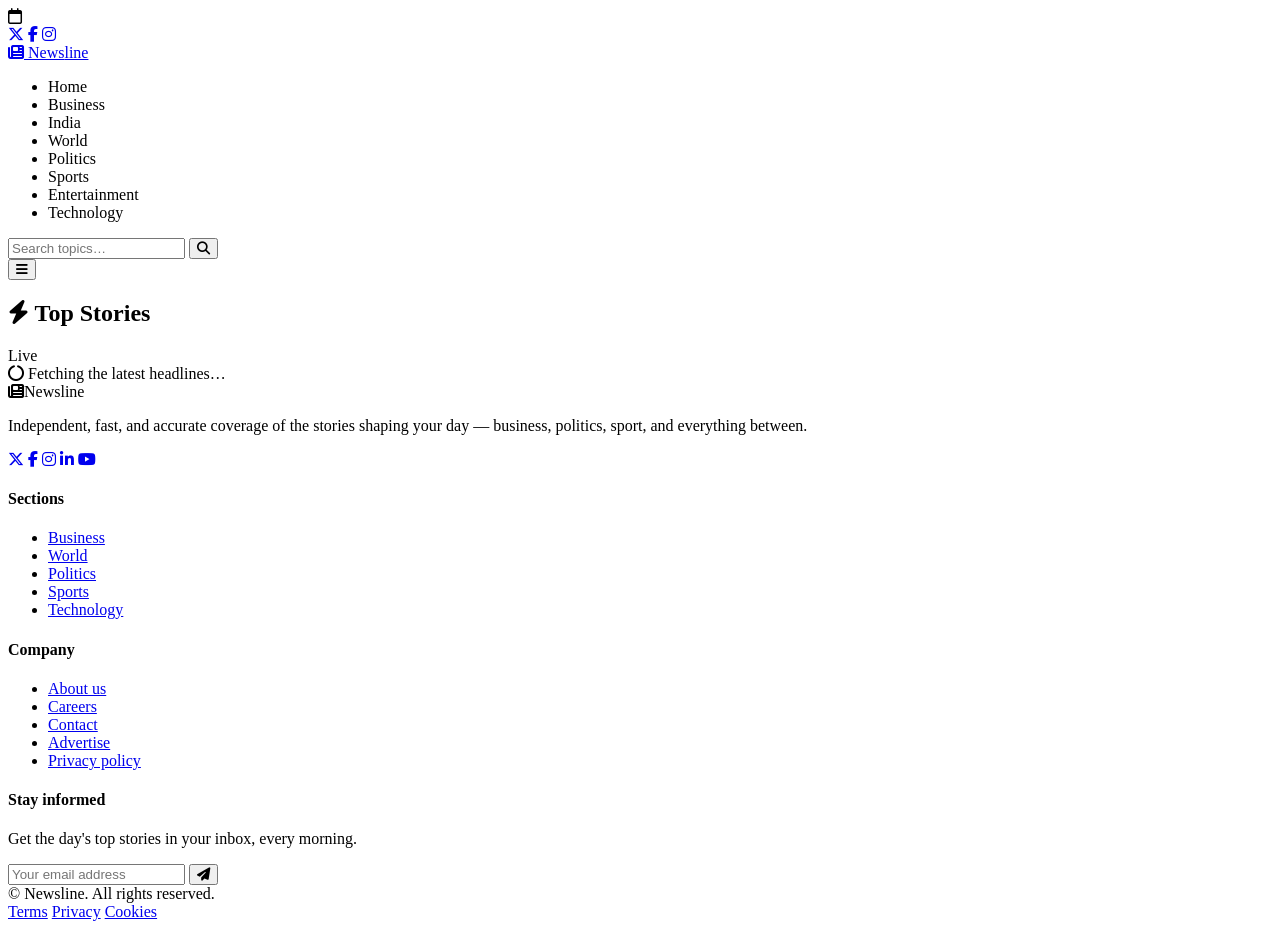
==== news.html @ 7db36985 "Add files via upload" ====
<!DOCTYPE html>
<html lang="en">
<head>
<meta charset="UTF-8">
<meta name="viewport" content="width=device-width, initial-scale=1.0">
<title>Newsline — Stories that matter, today</title>
<link rel="preconnect" href="https://fonts.googleapis.com">
<link href="https://fonts.googleapis.com/css2?family=Fraunces:opsz,wght@9..144,500;9..144,600;9..144,700&family=Inter:wght@400;500;600;700&display=swap" rel="stylesheet">
<link rel="stylesheet" href="https://cdnjs.cloudflare.com/ajax/libs/font-awesome/6.5.1/css/all.min.css">
<link rel="stylesheet" href="../newswebsite/news.css">
</head>
<body>

  <div class="top-strip">
    <div class="container flex">
      <div class="date-line"><i class="fa-regular fa-calendar"></i><span id="today-date"></span></div>
      <div class="social-links flex">
        <a href="#" aria-label="Twitter"><i class="fa-brands fa-x-twitter"></i></a>
        <a href="#" aria-label="Facebook"><i class="fa-brands fa-facebook-f"></i></a>
        <a href="#" aria-label="Instagram"><i class="fa-brands fa-instagram"></i></a>
      </div>
    </div>
  </div>

  <nav>
    <div class="main-nav container flex">
      <a href="#" onclick="reload()" class="company-logo flex">
        <span class="logo-mark"><i class="fa-solid fa-newspaper"></i></span>
        <span class="brand-name">News<span>line</span></span>
      </a>

      <div class="nav-links">
        <ul class="flex">
          <li class="hover-link nav-item active" id="Home" onclick="onNavItemClick('Home')">Home</li>
          <li class="hover-link nav-item" id="business" onclick="onNavItemClick('business')">Business</li>
          <li class="hover-link nav-item" id="India" onclick="onNavItemClick('India')">India</li>
          <li class="hover-link nav-item" id="World" onclick="onNavItemClick('World')">World</li>
          <li class="hover-link nav-item" id="Politics" onclick="onNavItemClick('Politics')">Politics</li>
          <li class="hover-link nav-item" id="Sports" onclick="onNavItemClick('Sports')">Sports</li>
          <li class="hover-link nav-item" id="Entertainment" onclick="onNavItemClick('Entertainment')">Entertainment</li>
          <li class="hover-link nav-item" id="Technology" onclick="onNavItemClick('Technology')">Technology</li>
        </ul>
      </div>

      <div class="search-bar flex">
        <input id="search-text" type="text" class="news-input" placeholder="Search topics…">
        <button id="search-button" class="search-button" aria-label="Search">
          <i class="fa-solid fa-magnifying-glass"></i>
        </button>
      </div>

      <button class="menu-toggle" aria-label="Menu"><i class="fa-solid fa-bars"></i></button>
    </div>
  </nav>

  <main class="container">
    <div class="section-heading flex">
      <h2><i class="fa-solid fa-bolt"></i> <span id="section-title">Top Stories</span></h2>
      <div class="live-tag"><span class="dot"></span>Live</div>
    </div>

    <div class="cards-container" id="cards-container">
      <div class="status-panel" id="status-panel">
        <i class="fa-solid fa-circle-notch spin"></i>
        Fetching the latest headlines…
      </div>
    </div>
  </main>

  <footer>
    <div class="container">
      <div class="footer-top">
        <div class="footer-brand">
          <div class="brand-name flex" style="gap:8px;"><i class="fa-solid fa-newspaper" style="color:var(--accent)"></i>News<span>line</span></div>
          <p>Independent, fast, and accurate coverage of the stories shaping your day — business, politics, sport, and everything between.</p>
          <div class="footer-social flex">
            <a href="#" aria-label="Twitter"><i class="fa-brands fa-x-twitter"></i></a>
            <a href="#" aria-label="Facebook"><i class="fa-brands fa-facebook-f"></i></a>
            <a href="#" aria-label="Instagram"><i class="fa-brands fa-instagram"></i></a>
            <a href="#" aria-label="LinkedIn"><i class="fa-brands fa-linkedin-in"></i></a>
            <a href="#" aria-label="YouTube"><i class="fa-brands fa-youtube"></i></a>
          </div>
        </div>

        <div class="footer-col">
          <h4>Sections</h4>
          <ul>
            <li><a href="#" onclick="onNavItemClick('business')">Business</a></li>
            <li><a href="#" onclick="onNavItemClick('World')">World</a></li>
            <li><a href="#" onclick="onNavItemClick('Politics')">Politics</a></li>
            <li><a href="#" onclick="onNavItemClick('Sports')">Sports</a></li>
            <li><a href="#" onclick="onNavItemClick('Technology')">Technology</a></li>
          </ul>
        </div>

        <div class="footer-col">
          <h4>Company</h4>
          <ul>
            <li><a href="#">About us</a></li>
            <li><a href="#">Careers</a></li>
            <li><a href="#">Contact</a></li>
            <li><a href="#">Advertise</a></li>
            <li><a href="#">Privacy policy</a></li>
          </ul>
        </div>

        <div class="footer-col footer-newsletter">
          <h4>Stay informed</h4>
          <p>Get the day's top stories in your inbox, every morning.</p>
          <form class="newsletter-form flex" onsubmit="return handleNewsletterSubmit(event)">
            <input type="email" placeholder="Your email address" required>
            <button type="submit" aria-label="Subscribe"><i class="fa-solid fa-paper-plane"></i></button>
          </form>
        </div>
      </div>

      <div class="footer-bottom flex">
        <span>&copy; <span id="footer-year"></span> Newsline. All rights reserved.</span>
        <div class="footer-legal flex">
          <a href="#">Terms</a>
          <a href="#">Privacy</a>
          <a href="#">Cookies</a>
        </div>
      </div>
    </div>
  </footer>

  <template id="template-news-card">
    <div class="card">
      <div class="card-header">
        <img src="https://via.placeholder.com/400x200" alt="news-image" id="news-img">
        <span class="card-badge" id="news-badge">News</span>
      </div>
      <div class="card-content">
        <h6 class="news-source" id="news-source"><i class="fa-regular fa-clock"></i>End Gadget · 26/08/2023</h6>
        <h3 id="news-title" class="news-title">This is the Title</h3>
        <p class="news-desc" id="news-desc">Lorem, ipsum dolor sit amet consectetur adipisicing elit. Recusandae saepe quis voluptatum quisquam vitae doloremque facilis molestias quae ratione cumque!</p>
        <div class="card-footer">Read story <i class="fa-solid fa-arrow-right"></i></div>
      </div>
    </div>
  </template>

  <script src="../newswebsite/news.js"></script>
</body>
</html>
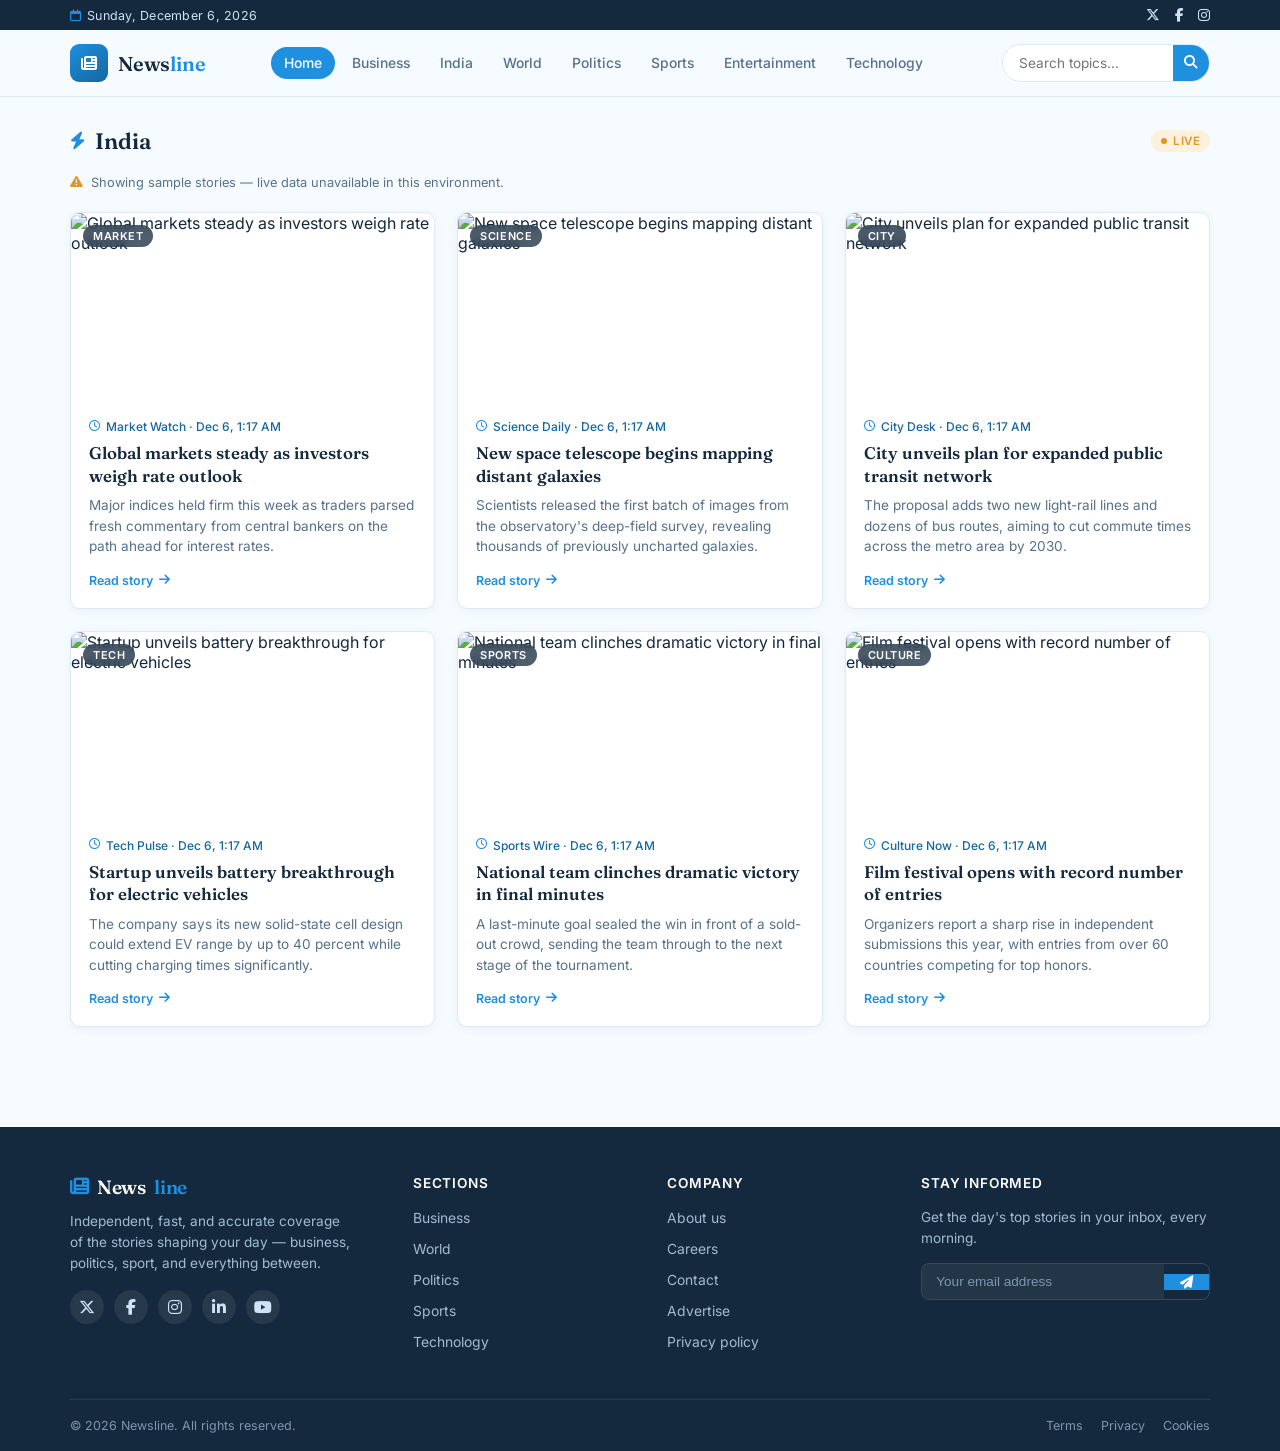
==== commit 792334fe: "Rename index.html to news.html" ====
--- a/news.html
+++ b/news.html
@@ -7,7 +7,7 @@
 <link rel="preconnect" href="https://fonts.googleapis.com">
 <link href="https://fonts.googleapis.com/css2?family=Fraunces:opsz,wght@9..144,500;9..144,600;9..144,700&family=Inter:wght@400;500;600;700&display=swap" rel="stylesheet">
 <link rel="stylesheet" href="https://cdnjs.cloudflare.com/ajax/libs/font-awesome/6.5.1/css/all.min.css">
-<link rel="stylesheet" href="../newswebsite/news.css">
+<link rel="stylesheet" href="news.css">
 </head>
 <body>
 
@@ -139,7 +139,6 @@
       </div>
     </div>
   </template>
-
-  <script src="../newswebsite/news.js"></script>
+  <script src="news.js"></script>
 </body>
-</html>+</html>
--- a/news.css
+++ b/news.css
@@ -0,0 +1,477 @@
+@import url("https://fonts.googleapis.com/css2?family=Poppins:wght@500&family=Roboto:wght@400;500&display=swap");
+
+* { padding: 0; margin: 0; box-sizing: border-box; }
+
+:root {
+  --bg: #f6fbff;
+  --surface: #ffffff;
+  --primary-text: #14293d;
+  --secondary-text: #56728b;
+  --accent: #1f8fe0;
+  --accent-dark: #14679f;
+  --accent-soft: #e6f3fd;
+  --border: #dceaf6;
+  --amber: #e0952b;
+  --amber-soft: #fdf1de;
+  --radius: 10px;
+  --shadow: 0 2px 10px rgba(20, 65, 105, 0.06);
+  --shadow-hover: 0 10px 28px rgba(20, 65, 105, 0.12);
+}
+
+body {
+  font-family: "Inter", "Roboto", sans-serif;
+  color: var(--primary-text);
+  background: var(--bg);
+  -webkit-font-smoothing: antialiased;
+ }
+
+h1, h2, h3, .brand-name {
+  font-family: "Fraunces", "Poppins", serif;
+}
+
+p {
+     color: var(--secondary-text); 
+     line-height: 1.55;
+ }
+
+a { 
+    text-decoration: none; 
+    color: inherit;
+ }
+
+ul { 
+    list-style: none; 
+}
+
+img { 
+    max-width: 100%; 
+    display: block; 
+}
+
+button { 
+    font-family: inherit; 
+}
+
+.flex { 
+    display: flex;
+     align-items: center; 
+}
+
+.container { 
+    max-width: 1180px; 
+    margin-inline: auto; 
+    padding-inline: 20px; 
+}
+
+::selection { 
+    background: var(--accent-soft); 
+    color: var(--accent-dark); 
+}
+
+.top-strip {
+  background: var(--primary-text);
+  color: #cfe3f4;
+  font-size: 0.78rem;
+  letter-spacing: 0.02em;
+}
+
+.top-strip .container {
+  justify-content: space-between;
+  padding-block: 7px;
+}
+
+.top-strip .date-line i { margin-right: 6px; color: var(--accent); }
+.top-strip .social-links { gap: 14px; }
+.top-strip .social-links a { color: #cfe3f4; transition: color 0.2s ease; font-size: 0.85rem; }
+.top-strip .social-links a:hover { color: #ffffff; }
+
+nav {
+  background: rgba(246, 251, 255, 0.9);
+  backdrop-filter: blur(10px);
+  border-bottom: 1px solid var(--border);
+  position: sticky;
+  top: 0;
+  z-index: 99;
+}
+
+.main-nav {
+  justify-content: space-between;
+  padding-block: 14px;
+  gap: 20px;
+}
+
+.company-logo { gap: 10px; }
+.company-logo .logo-mark {
+  width: 38px;
+  height: 38px;
+  border-radius: 9px;
+  background: linear-gradient(145deg, var(--accent), var(--accent-dark));
+  color: #fff;
+  display: grid;
+  place-items: center;
+  font-size: 1rem;
+  flex-shrink: 0;
+}
+
+.brand-name {
+  font-size: 1.25rem;
+  font-weight: 600;
+  letter-spacing: -0.01em;
+  white-space: nowrap;
+}
+
+.brand-name span { color: var(--accent); }
+
+.nav-links ul { gap: 4px; }
+
+.nav-item {
+  cursor: pointer;
+  padding: 8px 13px;
+  border-radius: 20px;
+  font-size: 0.87rem;
+  font-weight: 500;
+  color: var(--secondary-text);
+  transition: all 0.18s ease;
+  white-space: nowrap;
+}
+.nav-item:hover { background: var(--accent-soft); color: var(--accent-dark); }
+
+.nav-item.active { background: var(--accent); color: #fff; }
+
+.search-bar {
+  height: 38px;
+  gap: 0;
+  border: 1.5px solid var(--border);
+  border-radius: 20px;
+  background: var(--surface);
+  overflow: hidden;
+  transition: border-color 0.18s ease;
+}
+
+.search-bar:focus-within { border-color: var(--accent); }
+
+.news-input {
+  width: 170px;
+  height: 100%;
+  padding-inline: 16px;
+  border: none;
+  outline: none;
+  font-family: "Inter", sans-serif;
+  font-size: 0.85rem;
+  background: transparent;
+  color: var(--primary-text);
+}
+
+.search-button {
+  height: 100%;
+  aspect-ratio: 1;
+  display: grid;
+  place-items: center;
+  background: var(--accent);
+  color: white;
+  border: none;
+  cursor: pointer;
+  transition: background 0.18s ease;
+  font-size: 0.85rem;
+}
+
+.search-button:hover { background: var(--accent-dark); }
+
+.menu-toggle {
+  display: none;
+  background: none;
+  border: none;
+  font-size: 1.3rem;
+  color: var(--primary-text);
+  cursor: pointer;
+}
+
+.section-heading {
+  padding-top: 30px;
+  padding-bottom: 6px;
+  justify-content: space-between;
+}
+
+.section-heading h2 {
+  font-size: 1.4rem;
+  font-weight: 600;
+  display: flex;
+  align-items: center;
+  gap: 10px;
+}
+
+.section-heading h2 i { color: var(--accent); font-size: 1.1rem; }
+
+.live-tag {
+  font-size: 0.72rem;
+  font-weight: 600;
+  color: var(--amber);
+  background: var(--amber-soft);
+  padding: 4px 10px;
+  border-radius: 20px;
+  display: flex;
+  align-items: center;
+  gap: 6px;
+  text-transform: uppercase;
+  letter-spacing: 0.04em;
+}
+
+.live-tag .dot {
+  width: 6px;
+  height: 6px;
+  border-radius: 50%;
+  background: var(--amber);
+  animation: pulse-dot 1.6s ease-in-out infinite;
+}
+
+@keyframes pulse-dot {
+  0%, 100% { opacity: 1; }
+  50% { opacity: 0.3; }
+}
+
+main { padding-bottom: 60px; }
+
+.status-panel {
+  grid-column: 1 / -1;
+  width: 100%;
+  text-align: center;
+  padding: 60px 20px;
+  color: var(--secondary-text);
+}
+
+.status-panel i { 
+    font-size: 1.6rem; 
+    color: var(--accent); 
+    margin-bottom: 10px; 
+    display: block; 
+}
+
+.spin { 
+    animation: spin 0.9s linear infinite; 
+}
+
+@keyframes spin { 
+    to 
+    { transform: rotate(360deg); 
+    } 
+}
+
+.cards-container {
+  display: grid;
+  grid-template-columns: repeat(3, 1fr);
+  gap: 22px;
+  padding-top: 18px;
+}
+
+.card {
+  border-radius: var(--radius);
+  box-shadow: var(--shadow);
+  cursor: pointer;
+  background: var(--surface);
+  overflow: hidden;
+  border: 1px solid var(--border);
+  transition: transform 0.22s ease, box-shadow 0.22s ease;
+  display: flex;
+  flex-direction: column;
+}
+
+.card:hover {
+  box-shadow: var(--shadow-hover);
+  transform: translateY(-4px);
+}
+
+.card-header {
+     position: relative; 
+    overflow: hidden; 
+}
+
+.card-header img {
+  width: 100%;
+  height: 190px;
+  object-fit: cover;
+  transition: transform 0.35s ease;
+}
+
+.card:hover .card-header img { transform: scale(1.06); }
+
+.card-badge {
+  position: absolute;
+  top: 12px;
+  left: 12px;
+  background: rgba(20, 41, 61, 0.75);
+  color: #fff;
+  font-size: 0.68rem;
+  font-weight: 600;
+  text-transform: uppercase;
+  letter-spacing: 0.05em;
+  padding: 4px 10px;
+  border-radius: 20px;
+  backdrop-filter: blur(4px);
+}
+
+.card-content { 
+    padding: 16px 18px 20px; 
+    display: flex; 
+    flex-direction: column; 
+    gap: 8px; 
+    flex: 1; }
+
+.news-source {
+  font-size: 0.75rem;
+  font-weight: 500;
+  color: var(--accent-dark);
+  display: flex;
+  align-items: center;
+  gap: 6px;
+}
+
+.news-source i { font-size: 0.7rem; color: var(--accent); }
+
+#news-title, .news-title {
+  font-size: 1.05rem;
+  font-weight: 600;
+  line-height: 1.35;
+  color: var(--primary-text);
+}
+
+.news-desc {
+  font-size: 0.85rem;
+  line-height: 1.5;
+  display: -webkit-box;
+  -webkit-box-orient: vertical;
+  overflow: hidden;
+}
+
+.card-footer {
+  margin-top: auto;
+  padding-top: 8px;
+  font-size: 0.78rem;
+  font-weight: 600;
+  color: var(--accent);
+  display: flex;
+  align-items: center;
+  gap: 6px;
+}
+
+.card:hover .card-footer { 
+    gap: 9px; 
+    transition: gap 0.18s ease; 
+}
+
+footer {
+  background: var(--primary-text);
+  color: #b9cddf;
+  margin-top: 40px;
+}
+
+.footer-top {
+  display: grid;
+  grid-template-columns: 1.4fr 1fr 1fr 1.3fr;
+  gap: 32px;
+  padding-block: 48px;
+  border-bottom: 1px solid rgba(255,255,255,0.08);
+}
+
+.footer-brand .brand-name { 
+    color: #fff; font-size: 1.2rem; margin-bottom: 12px; 
+}
+
+.footer-brand .brand-name span { color: var(--accent); }
+
+.footer-brand p { 
+    color: #a1bcd2; 
+    font-size: 0.85rem; 
+    max-width: 280px; 
+    margin-bottom: 16px; 
+}
+.footer-social { gap: 10px; }
+
+.footer-social a {
+  width: 34px; height: 34px;
+  border-radius: 50%;
+  background: rgba(255,255,255,0.08);
+  display: grid;
+  place-items: center;
+  color: #cfe3f4;
+  transition: all 0.2s ease;
+}
+
+.footer-social a:hover { 
+    background: var(--accent); 
+    color: #fff; 
+    transform: translateY(-2px); 
+}
+
+.footer-col h4 {
+  color: #fff;
+  font-size: 0.85rem;
+  font-weight: 600;
+  text-transform: uppercase;
+  letter-spacing: 0.06em;
+  margin-bottom: 16px;
+}
+
+.footer-col ul { 
+    display: flex;
+     flex-direction: column; 
+     gap: 11px; 
+    }
+
+.footer-col a {
+  font-size: 0.87rem;
+  color: #a1bcd2;
+  transition: color 0.18s ease;
+}
+
+.footer-col a:hover { color: #fff; }
+
+.footer-newsletter p { color: #a1bcd2; font-size: 0.85rem; margin-bottom: 14px; }
+.newsletter-form { gap: 0; border-radius: 8px; overflow: hidden; border: 1px solid rgba(255,255,255,0.15); }
+.newsletter-form input {
+  flex: 1;
+  border: none;
+  outline: none;
+  padding: 10px 14px;
+  font-size: 0.85rem;
+  background: rgba(255,255,255,0.06);
+  color: #fff;
+}
+.newsletter-form input::placeholder { color: #7c98af; }
+.newsletter-form button {
+  border: none;
+  background: var(--accent);
+  color: #fff;
+  padding: 0 16px;
+  cursor: pointer;
+  transition: background 0.18s ease;
+}
+.newsletter-form button:hover { background: var(--accent-dark); }
+
+.footer-bottom {
+  padding-block: 18px;
+  font-size: 0.78rem;
+  color: #7c98af;
+  justify-content: space-between;
+}
+.footer-bottom .container { justify-content: space-between; }
+.footer-bottom a { color: #7c98af; }
+.footer-bottom a:hover { color: #fff; }
+.footer-legal { gap: 18px; }
+
+@media (max-width: 980px) {
+  .cards-container { grid-template-columns: repeat(2, 1fr); }
+  .footer-top { grid-template-columns: 1fr 1fr; }
+}
+
+@media (max-width: 760px) {
+  .nav-links { display: none; }
+  .menu-toggle { display: block; }
+  .search-bar { display: none; }
+  .cards-container { grid-template-columns: 1fr; }
+  .footer-top { grid-template-columns: 1fr; padding-block: 36px; }
+  .top-strip .social-links { display: none; }
+}
+
+@media (prefers-reduced-motion: reduce) {
+  * { animation: none !important; transition: none !important; }
+}
